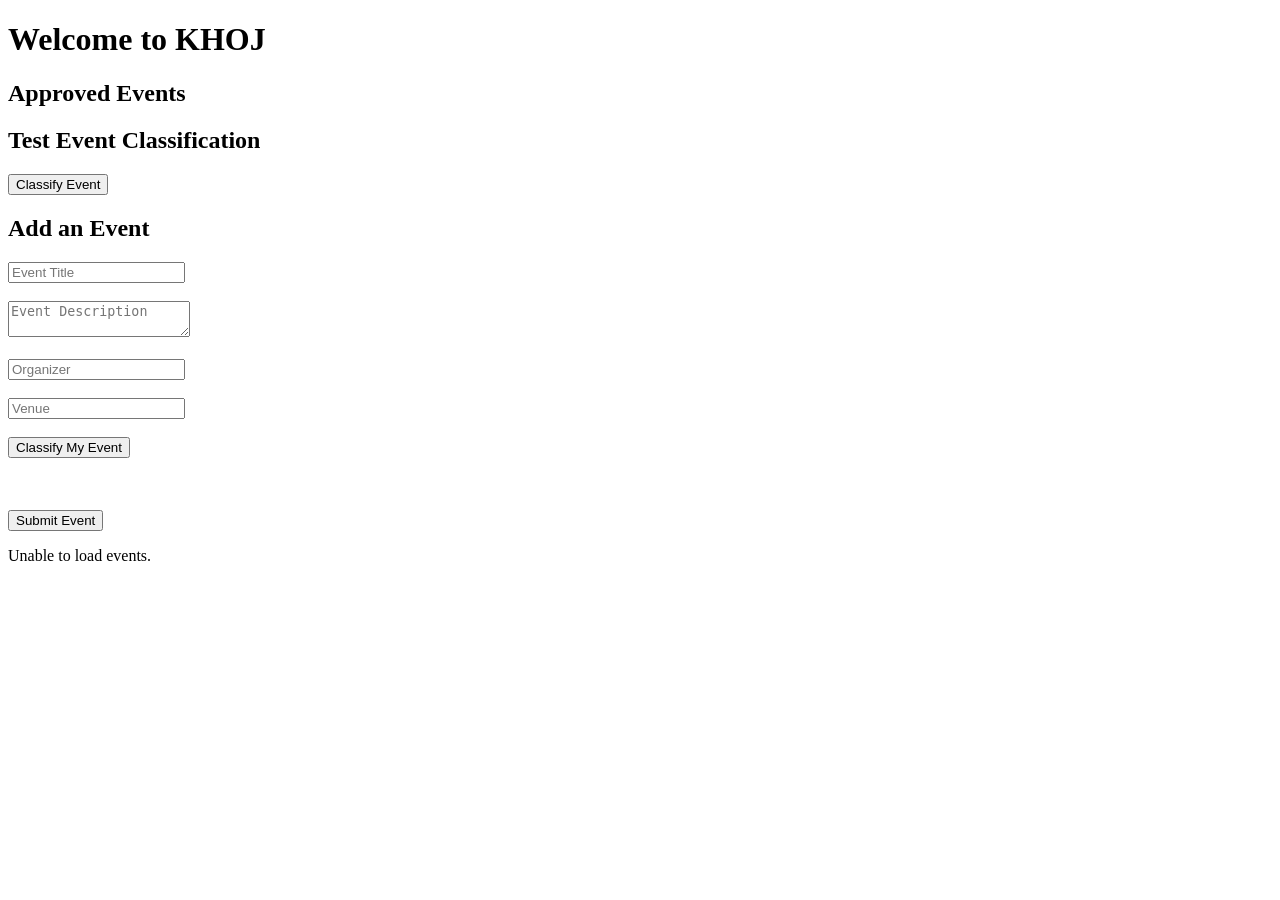
==== frontend copy/index.html @ 5e9c2d9e "Add KHOJ working prototype" ====
<!DOCTYPE html>
<html lang="en">
<head>
    <meta charset="UTF-8">
    <meta name="viewport" content="width=device-width, initial-scale=1.0">
    <title>KHOJ - Events</title>
</head>
<body>

    <h1>Welcome to KHOJ</h1>

    <h2>Approved Events</h2>
    <h2>Test Event Classification</h2>

<button onclick="classifyEvent()">Classify Event</button>

<p id="classificationResult"></p>



<h2>Add an Event</h2>

<input id="title" type="text" placeholder="Event Title">
<br><br>

<textarea id="description" placeholder="Event Description"></textarea>
<br><br>

<input id="organizer" type="text" placeholder="Organizer">
<br><br>

<input id="venue" type="text" placeholder="Venue">
<br><br>

<button onclick="classifyRealEvent()">Classify My Event</button>

<p id="realClassificationResult"></p>
<br><br>

<button onclick="submitEvent()">Submit Event</button>

<p id="submitResult"></p>

    <div id="events">
        Loading events...
    </div>

    <script>
        fetch("http://127.0.0.1:5000/events")
            .then(response => response.json())
            .then(data => {
                const eventsContainer = document.getElementById("events");

                eventsContainer.innerHTML = "";

                data.events.forEach(event => {
                    const eventCard = document.createElement("div");

                    eventCard.innerHTML = `
                        <h3>${event.title}</h3>
                        <p>${event.description}</p>
                        <p><b>Category:</b> ${event.category}</p>
                        <p><b>Date:</b> ${event.event_date}</p>
                        <p><b>Mode:</b> ${event.mode}</p>
                        <p><b>Organizer:</b> ${event.organizer}</p>
                        <p><b>Fee:</b> ${event.is_paid ? event.fee : "Free"}</p>
                        <a href="${event.registration_link}" target="_blank">
                            Register Here
                        </a>
                        <hr>
                    `;

                    eventsContainer.appendChild(eventCard);
                });
            })
            .catch(error => {
                document.getElementById("events").innerText =
                    "Unable to load events.";
                console.error(error);
            });
                    async function classifyEvent() {
            const response = await fetch(
                "http://http://localhost:5000/classify-event",
                {
                    method: "POST",
                    headers: {
                        "Content-Type": "application/json"
                    },
                    body: JSON.stringify({
                        title: "IGDTUW Robotics Workshop",
                        description: "A campus workshop",
                        organizer: "IGDTUW Student Club",
                        venue: "IGDTUW Auditorium"
                    })
                }
            );

            const data = await response.json();

            document.getElementById("classificationResult").innerText =
                "Event Type: " + data.event_type;
        }
                async function classifyRealEvent() {
            const response = await fetch(
                "http://127.0.0.1:5000/classify-event",
                {
                    method: "POST",
                    headers: {
                        "Content-Type": "application/json"
                    },
                    body: JSON.stringify({
                        title: document.getElementById("title").value,
                        description: document.getElementById("description").value,
                        organizer: document.getElementById("organizer").value,
                        venue: document.getElementById("venue").value
                    })
                }
            );

            const data = await response.json();

            document.getElementById("realClassificationResult").innerText =
                "Event Type: " + data.event_type;
        }
                async function submitEvent() {
            const response = await fetch(
                "http://127.0.0.1:5000/add-event",
                {
                    method: "POST",
                    headers: {
                        "Content-Type": "application/json"
                    },
                    body: JSON.stringify({
                        title: document.getElementById("title").value,
                        description: document.getElementById("description").value,
                        organizer: document.getElementById("organizer").value,
                        venue: document.getElementById("venue").value,
                        event_type: "University Event",
                        category: "Technology",
                        event_date: "2026-10-10T10:00:00+00:00",
                        registration_deadline: "2026-10-09T23:59:00+00:00",
                        mode: "Offline",
                        is_paid: false,
                        fee: 0,
                        official_link: "",
                        registration_link: "",
                        ai_summary: ""
                    })
                }
            );

            const data = await response.json();

            document.getElementById("submitResult").innerText =
                data.message;
        }
    </script>

</body>
</html>
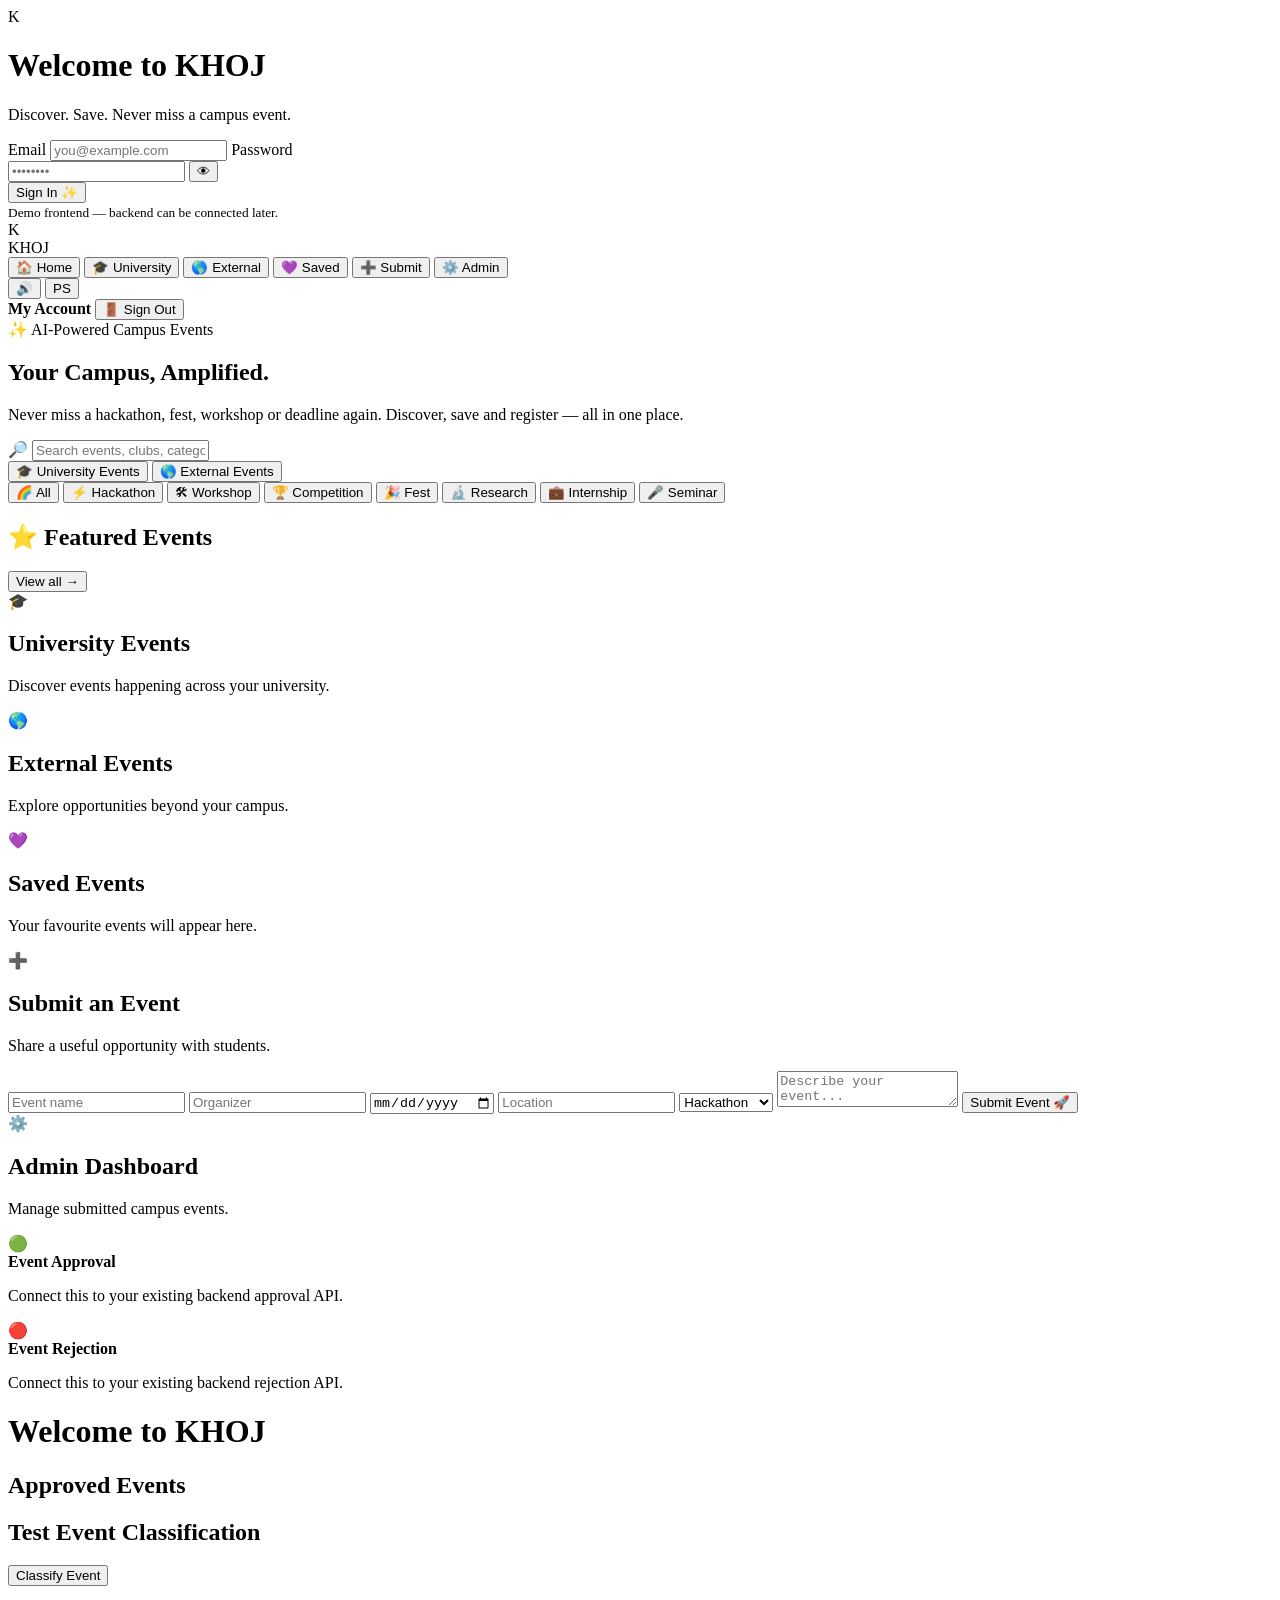
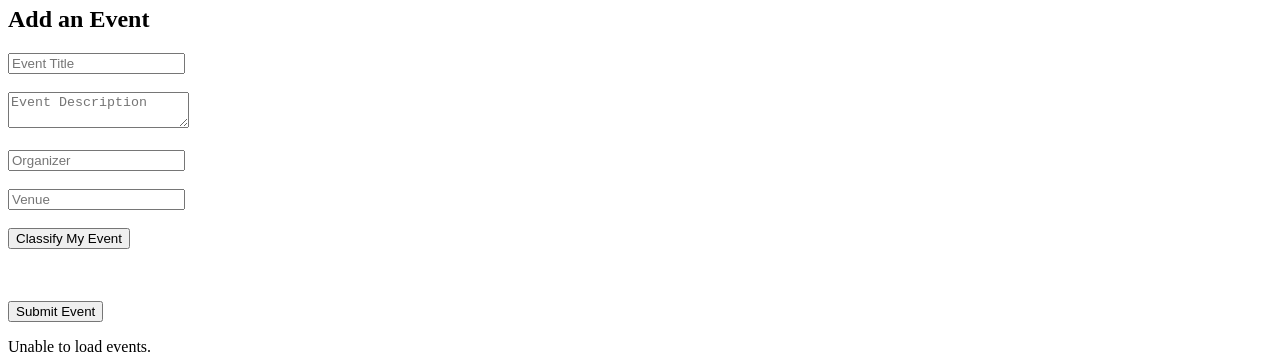
==== commit d822e8fc: "Add Figma HTML design" ====
--- a/frontend copy/index.html
+++ b/frontend copy/index.html
@@ -6,6 +6,250 @@
     <title>KHOJ - Events</title>
 </head>
 <body>
+    <!DOCTYPE html>
+<html lang="en">
+<head>
+  <meta charset="UTF-8">
+  <meta name="viewport" content="width=device-width, initial-scale=1.0">
+  <title>KHOJ — Campus Events</title>
+  <link rel="stylesheet" href="style.css">
+</head>
+
+<body>
+
+<!-- LOGIN -->
+<div id="loginPage" class="login-page">
+  <div class="login-card">
+    <div class="login-logo">K</div>
+    <h1>Welcome to <span>KHOJ</span></h1>
+    <p>Discover. Save. Never miss a campus event.</p>
+
+    <form id="loginForm">
+      <label>Email</label>
+      <input id="email" type="email" placeholder="you@example.com" required>
+
+      <label>Password</label>
+      <div class="password-wrap">
+        <input id="password" type="password" placeholder="••••••••" required>
+        <button type="button" id="togglePassword">👁</button>
+      </div>
+
+      <button class="gradient-btn" type="submit">Sign In ✨</button>
+    </form>
+
+    <small>Demo frontend — backend can be connected later.</small>
+  </div>
+</div>
+
+
+<!-- APP -->
+<div id="app" class="hidden">
+
+  <!-- NAVBAR -->
+  <header class="navbar">
+
+    <div class="brand">
+      <div class="brand-logo">K</div>
+      <span>KHOJ</span>
+    </div>
+
+    <nav>
+      <button class="nav-btn active" data-page="home">🏠 Home</button>
+      <button class="nav-btn" data-page="university">🎓 University</button>
+      <button class="nav-btn" data-page="external">🌎 External</button>
+      <button class="nav-btn" data-page="saved">💜 Saved</button>
+      <button class="nav-btn" data-page="submit">➕ Submit</button>
+      <button class="nav-btn" data-page="admin">⚙️ Admin</button>
+    </nav>
+
+    <div class="nav-right">
+      <button id="soundBtn" class="round-btn">🔊</button>
+
+      <button id="profileBtn" class="avatar">PS</button>
+
+      <div id="profileMenu" class="profile-menu">
+        <b>My Account</b>
+        <button id="logoutBtn">🚪 Sign Out</button>
+      </div>
+    </div>
+
+  </header>
+
+
+  <!-- HOME -->
+  <section id="home" class="page active-page">
+
+    <div class="hero">
+
+      <div class="orange-ball ball-one"></div>
+      <div class="orange-ball ball-two"></div>
+
+      <div class="hero-badge">✨ AI-Powered Campus Events</div>
+
+      <h1>Your Campus, <span>Amplified.</span></h1>
+
+      <p>
+        Never miss a hackathon, fest, workshop or deadline again.
+        Discover, save and register — all in one place.
+      </p>
+
+      <div class="search-box">
+        🔎
+        <input id="searchInput"
+          type="text"
+          placeholder="Search events, clubs, categories...">
+      </div>
+
+      <div class="event-switch">
+        <button class="switch-btn active">🎓 University Events</button>
+        <button class="switch-btn">🌎 External Events</button>
+      </div>
+
+      <div class="categories">
+        <button class="category active" data-category="All">🌈 All</button>
+        <button class="category" data-category="Hackathon">⚡ Hackathon</button>
+        <button class="category" data-category="Workshop">🛠 Workshop</button>
+        <button class="category" data-category="Competition">🏆 Competition</button>
+        <button class="category" data-category="Fest">🎉 Fest</button>
+        <button class="category" data-category="Research">🔬 Research</button>
+        <button class="category" data-category="Internship">💼 Internship</button>
+        <button class="category" data-category="Seminar">🎤 Seminar</button>
+      </div>
+
+    </div>
+
+
+    <div class="content">
+
+      <div class="section-heading">
+        <h2>⭐ Featured Events</h2>
+        <button class="view-all">View all →</button>
+      </div>
+
+      <div id="eventsGrid" class="events-grid"></div>
+
+    </div>
+
+  </section>
+
+
+  <!-- UNIVERSITY -->
+  <section id="university" class="page">
+
+    <div class="page-container">
+      <div class="page-icon">🎓</div>
+      <h1>University Events</h1>
+      <p>Discover events happening across your university.</p>
+
+      <div id="universityGrid" class="events-grid"></div>
+    </div>
+
+  </section>
+
+
+  <!-- EXTERNAL -->
+  <section id="external" class="page">
+
+    <div class="page-container">
+      <div class="page-icon">🌎</div>
+      <h1>External Events</h1>
+      <p>Explore opportunities beyond your campus.</p>
+
+      <div id="externalGrid" class="events-grid"></div>
+    </div>
+
+  </section>
+
+
+  <!-- SAVED -->
+  <section id="saved" class="page">
+
+    <div class="page-container">
+      <div class="page-icon">💜</div>
+      <h1>Saved Events</h1>
+      <p>Your favourite events will appear here.</p>
+
+      <div id="savedGrid" class="events-grid"></div>
+    </div>
+
+  </section>
+
+
+  <!-- SUBMIT -->
+  <section id="submit" class="page">
+
+    <div class="form-container">
+
+      <div class="page-icon">➕</div>
+
+      <h1>Submit an Event</h1>
+      <p>Share a useful opportunity with students.</p>
+
+      <input placeholder="Event name">
+      <input placeholder="Organizer">
+      <input type="date">
+      <input placeholder="Location">
+
+      <select>
+        <option>Hackathon</option>
+        <option>Workshop</option>
+        <option>Competition</option>
+        <option>Fest</option>
+        <option>Research</option>
+        <option>Internship</option>
+        <option>Seminar</option>
+      </select>
+
+      <textarea placeholder="Describe your event..."></textarea>
+
+      <button id="submitEvent" class="gradient-btn">
+        Submit Event 🚀
+      </button>
+
+    </div>
+
+  </section>
+
+
+  <!-- ADMIN -->
+  <section id="admin" class="page">
+
+    <div class="page-container">
+
+      <div class="page-icon">⚙️</div>
+
+      <h1>Admin Dashboard</h1>
+      <p>Manage submitted campus events.</p>
+
+      <div class="admin-box">
+        <span>🟢</span>
+        <div>
+          <b>Event Approval</b>
+          <p>Connect this to your existing backend approval API.</p>
+        </div>
+      </div>
+
+      <div class="admin-box">
+        <span>🔴</span>
+        <div>
+          <b>Event Rejection</b>
+          <p>Connect this to your existing backend rejection API.</p>
+        </div>
+      </div>
+
+    </div>
+
+  </section>
+
+</div>
+
+
+<div id="toast"></div>
+
+<script src="script.js"></script>
+
+</body>
+</html>
 
     <h1>Welcome to KHOJ</h1>
 
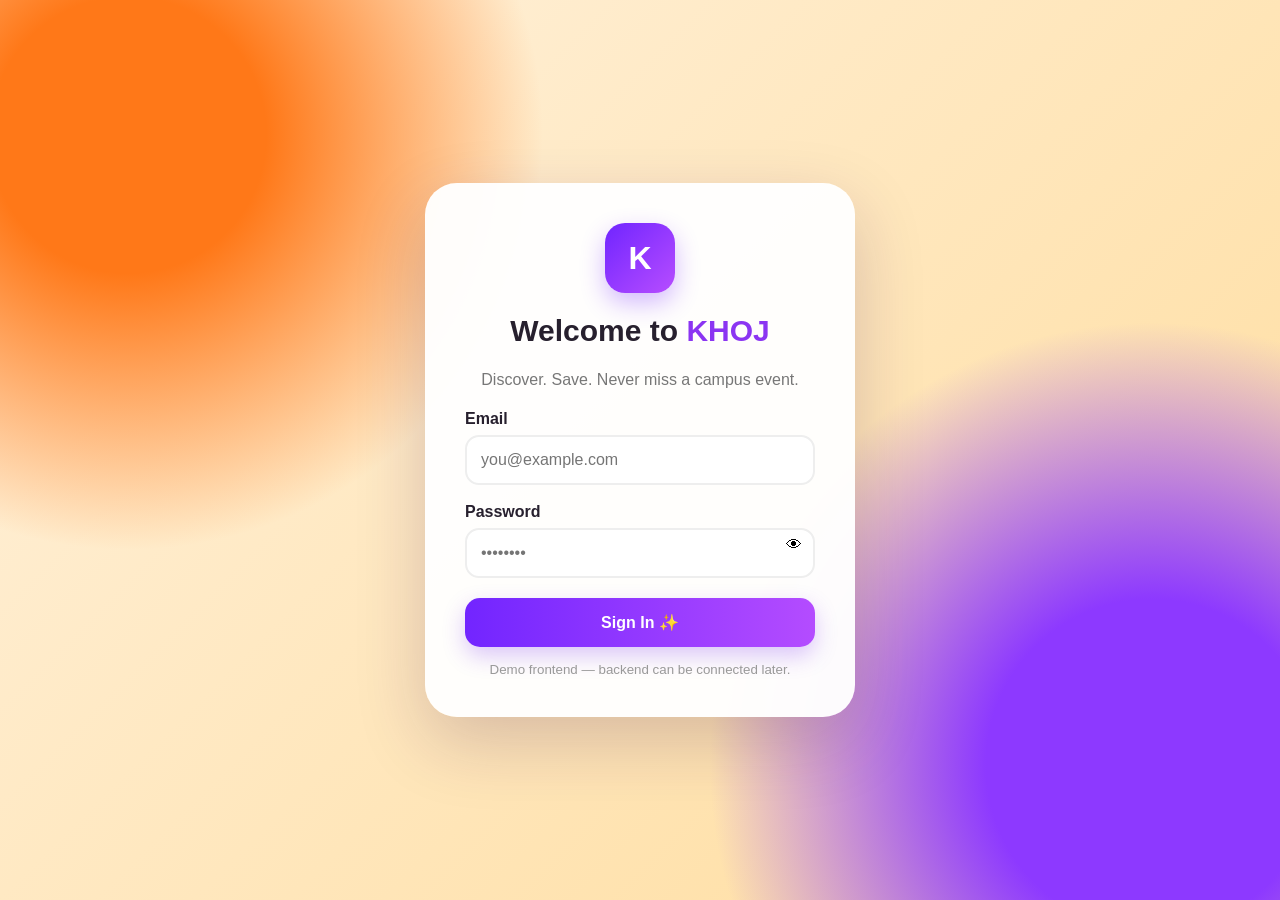
==== commit 38a2d9ec: "Updated KHOJ frontend" ====
--- a/frontend copy/index.html
+++ b/frontend copy/index.html
@@ -1,11 +1,4 @@
-<!DOCTYPE html>
-<html lang="en">
-<head>
-    <meta charset="UTF-8">
-    <meta name="viewport" content="width=device-width, initial-scale=1.0">
-    <title>KHOJ - Events</title>
-</head>
-<body>
+
     <!DOCTYPE html>
 <html lang="en">
 <head>
@@ -185,12 +178,12 @@
       <h1>Submit an Event</h1>
       <p>Share a useful opportunity with students.</p>
 
-      <input placeholder="Event name">
-      <input placeholder="Organizer">
-      <input type="date">
-      <input placeholder="Location">
-
-      <select>
+      <input id="eventTitle" placeholder="Event name">
+      <input id="eventOrganizer" placeholder="Organizer">
+      <input id="eventDate" type="date">
+      <input id="eventLocation" placeholder="Location">
+
+      <select id="eventCategory">
         <option>Hackathon</option>
         <option>Workshop</option>
         <option>Competition</option>
@@ -200,7 +193,7 @@
         <option>Seminar</option>
       </select>
 
-      <textarea placeholder="Describe your event..."></textarea>
+      <textarea id="eventDescription" placeholder="Describe your event..."></textarea>
 
       <button id="submitEvent" class="gradient-btn">
         Submit Event 🚀
@@ -211,35 +204,24 @@
   </section>
 
 
-  <!-- ADMIN -->
-  <section id="admin" class="page">
-
-    <div class="page-container">
-
-      <div class="page-icon">⚙️</div>
-
-      <h1>Admin Dashboard</h1>
-      <p>Manage submitted campus events.</p>
-
-      <div class="admin-box">
-        <span>🟢</span>
-        <div>
-          <b>Event Approval</b>
-          <p>Connect this to your existing backend approval API.</p>
-        </div>
-      </div>
-
-      <div class="admin-box">
-        <span>🔴</span>
-        <div>
-          <b>Event Rejection</b>
-          <p>Connect this to your existing backend rejection API.</p>
-        </div>
-      </div>
-
-    </div>
-
-  </section>
+  
+<!-- ADMIN -->
+<section id="admin" class="page">
+
+  <div class="page-container">
+
+    <div class="page-icon">⚙️</div>
+
+    <h1>Admin Dashboard</h1>
+    <p>Manage submitted campus events.</p>
+
+    <div id="adminEvents">
+      <p>Loading pending events...</p>
+    </div>
+
+  </div>
+
+</section>
 
 </div>
 
@@ -251,154 +233,4 @@
 </body>
 </html>
 
-    <h1>Welcome to KHOJ</h1>
-
-    <h2>Approved Events</h2>
-    <h2>Test Event Classification</h2>
-
-<button onclick="classifyEvent()">Classify Event</button>
-
-<p id="classificationResult"></p>
-
-
-
-<h2>Add an Event</h2>
-
-<input id="title" type="text" placeholder="Event Title">
-<br><br>
-
-<textarea id="description" placeholder="Event Description"></textarea>
-<br><br>
-
-<input id="organizer" type="text" placeholder="Organizer">
-<br><br>
-
-<input id="venue" type="text" placeholder="Venue">
-<br><br>
-
-<button onclick="classifyRealEvent()">Classify My Event</button>
-
-<p id="realClassificationResult"></p>
-<br><br>
-
-<button onclick="submitEvent()">Submit Event</button>
-
-<p id="submitResult"></p>
-
-    <div id="events">
-        Loading events...
-    </div>
-
-    <script>
-        fetch("http://127.0.0.1:5000/events")
-            .then(response => response.json())
-            .then(data => {
-                const eventsContainer = document.getElementById("events");
-
-                eventsContainer.innerHTML = "";
-
-                data.events.forEach(event => {
-                    const eventCard = document.createElement("div");
-
-                    eventCard.innerHTML = `
-                        <h3>${event.title}</h3>
-                        <p>${event.description}</p>
-                        <p><b>Category:</b> ${event.category}</p>
-                        <p><b>Date:</b> ${event.event_date}</p>
-                        <p><b>Mode:</b> ${event.mode}</p>
-                        <p><b>Organizer:</b> ${event.organizer}</p>
-                        <p><b>Fee:</b> ${event.is_paid ? event.fee : "Free"}</p>
-                        <a href="${event.registration_link}" target="_blank">
-                            Register Here
-                        </a>
-                        <hr>
-                    `;
-
-                    eventsContainer.appendChild(eventCard);
-                });
-            })
-            .catch(error => {
-                document.getElementById("events").innerText =
-                    "Unable to load events.";
-                console.error(error);
-            });
-                    async function classifyEvent() {
-            const response = await fetch(
-                "http://http://localhost:5000/classify-event",
-                {
-                    method: "POST",
-                    headers: {
-                        "Content-Type": "application/json"
-                    },
-                    body: JSON.stringify({
-                        title: "IGDTUW Robotics Workshop",
-                        description: "A campus workshop",
-                        organizer: "IGDTUW Student Club",
-                        venue: "IGDTUW Auditorium"
-                    })
-                }
-            );
-
-            const data = await response.json();
-
-            document.getElementById("classificationResult").innerText =
-                "Event Type: " + data.event_type;
-        }
-                async function classifyRealEvent() {
-            const response = await fetch(
-                "http://127.0.0.1:5000/classify-event",
-                {
-                    method: "POST",
-                    headers: {
-                        "Content-Type": "application/json"
-                    },
-                    body: JSON.stringify({
-                        title: document.getElementById("title").value,
-                        description: document.getElementById("description").value,
-                        organizer: document.getElementById("organizer").value,
-                        venue: document.getElementById("venue").value
-                    })
-                }
-            );
-
-            const data = await response.json();
-
-            document.getElementById("realClassificationResult").innerText =
-                "Event Type: " + data.event_type;
-        }
-                async function submitEvent() {
-            const response = await fetch(
-                "http://127.0.0.1:5000/add-event",
-                {
-                    method: "POST",
-                    headers: {
-                        "Content-Type": "application/json"
-                    },
-                    body: JSON.stringify({
-                        title: document.getElementById("title").value,
-                        description: document.getElementById("description").value,
-                        organizer: document.getElementById("organizer").value,
-                        venue: document.getElementById("venue").value,
-                        event_type: "University Event",
-                        category: "Technology",
-                        event_date: "2026-10-10T10:00:00+00:00",
-                        registration_deadline: "2026-10-09T23:59:00+00:00",
-                        mode: "Offline",
-                        is_paid: false,
-                        fee: 0,
-                        official_link: "",
-                        registration_link: "",
-                        ai_summary: ""
-                    })
-                }
-            );
-
-            const data = await response.json();
-
-            document.getElementById("submitResult").innerText =
-                data.message;
-        }
-    </script>
-
-</body>
-</html>+    
--- a/frontend copy/style.css
+++ b/frontend copy/style.css
@@ -0,0 +1,877 @@
+* {
+  box-sizing: border-box;
+}
+
+body {
+  margin: 0;
+  font-family: Arial, Helvetica, sans-serif;
+  color: #27202e;
+  background: #fff9f0;
+}
+
+button,
+input,
+textarea,
+select {
+  font: inherit;
+}
+
+button {
+  cursor: pointer;
+}
+
+.hidden {
+  display: none !important;
+}
+
+
+/* LOGIN */
+
+.login-page {
+  min-height: 100vh;
+  display: flex;
+  align-items: center;
+  justify-content: center;
+  padding: 25px;
+
+  background:
+    radial-gradient(circle at 10% 15%, #ff7818 0 10%, transparent 30%),
+    radial-gradient(circle at 90% 85%, #8d39ff 0 12%, transparent 32%),
+    linear-gradient(135deg, #fff2df, #ffdc9b);
+}
+
+.login-card {
+  width: min(430px, 100%);
+  background: rgba(255,255,255,.96);
+  padding: 40px;
+  border-radius: 32px;
+  text-align: center;
+
+  box-shadow: 0 25px 70px rgba(60,20,80,.20);
+
+  animation: pop .5s ease;
+}
+
+.login-logo {
+  width: 70px;
+  height: 70px;
+  margin: auto;
+
+  display: grid;
+  place-items: center;
+
+  color: white;
+  font-size: 32px;
+  font-weight: 900;
+
+  border-radius: 20px;
+
+  background: linear-gradient(135deg,#7025ff,#b74dff);
+
+  box-shadow: 0 10px 25px rgba(110,30,255,.3);
+}
+
+.login-card h1 {
+  font-size: 30px;
+}
+
+.login-card h1 span {
+  color: #8b35f2;
+}
+
+.login-card p {
+  color: #777;
+  line-height: 1.5;
+}
+
+.login-card label {
+  display: block;
+  text-align: left;
+  font-weight: bold;
+  margin: 18px 0 7px;
+}
+
+.login-card input {
+  width: 100%;
+  padding: 14px;
+
+  border: 2px solid #eee;
+  border-radius: 14px;
+  outline: none;
+}
+
+.login-card input:focus {
+  border-color: #9237f5;
+  box-shadow: 0 0 0 4px rgba(146,55,245,.1);
+}
+
+.password-wrap {
+  position: relative;
+}
+
+.password-wrap input {
+  padding-right: 50px;
+}
+
+.password-wrap button {
+  position: absolute;
+  right: 7px;
+  top: 7px;
+
+  border: 0;
+  background: transparent;
+}
+
+.gradient-btn {
+  width: 100%;
+  border: 0;
+
+  margin-top: 20px;
+  padding: 15px;
+
+  color: white;
+  font-weight: 900;
+
+  border-radius: 15px;
+
+  background: linear-gradient(90deg,#7225ff,#b44cff);
+
+  box-shadow: 0 9px 22px rgba(110,35,240,.25);
+
+  transition: .2s;
+}
+
+.gradient-btn:hover {
+  transform: translateY(-2px) scale(1.01);
+}
+
+.login-card small {
+  display: block;
+  color: #999;
+  margin-top: 15px;
+}
+
+
+/* NAVBAR */
+
+.navbar {
+  position: sticky;
+  top: 0;
+  z-index: 100;
+
+  min-height: 70px;
+
+  display: flex;
+  align-items: center;
+
+  gap: 18px;
+
+  padding: 10px 4%;
+
+  background: rgba(255,255,255,.95);
+
+  backdrop-filter: blur(15px);
+
+  border-bottom: 1px solid #eee;
+}
+
+.brand {
+  display: flex;
+  align-items: center;
+
+  gap: 9px;
+
+  color: #7035a7;
+  font-size: 21px;
+  font-weight: 900;
+}
+
+.brand-logo {
+  width: 38px;
+  height: 38px;
+
+  display: grid;
+  place-items: center;
+
+  color: white;
+
+  border-radius: 11px;
+
+  background: linear-gradient(135deg,#7425ff,#b44cff);
+}
+
+.navbar nav {
+  display: flex;
+  flex: 1;
+  gap: 4px;
+
+  overflow-x: auto;
+}
+
+.nav-btn {
+  border: 0;
+  background: transparent;
+
+  padding: 10px 13px;
+
+  border-radius: 13px;
+
+  color: #706775;
+
+  font-weight: bold;
+
+  white-space: nowrap;
+}
+
+.nav-btn:hover,
+.nav-btn.active {
+  color: #7426df;
+  background: #f0e3ff;
+}
+
+.nav-right {
+  position: relative;
+  display: flex;
+  gap: 8px;
+}
+
+.round-btn,
+.avatar {
+  width: 40px;
+  height: 40px;
+
+  border: 0;
+  border-radius: 50%;
+}
+
+.round-btn {
+  background: #f2eaff;
+}
+
+.avatar {
+  color: white;
+  background: #7437e5;
+  font-weight: bold;
+}
+
+.profile-menu {
+  position: absolute;
+
+  right: 0;
+  top: 48px;
+
+  width: 180px;
+
+  padding: 14px;
+
+  border-radius: 17px;
+
+  background: white;
+
+  box-shadow: 0 15px 40px rgba(0,0,0,.15);
+
+  display: none;
+}
+
+.profile-menu.show {
+  display: block;
+  animation: pop .2s;
+}
+
+.profile-menu button {
+  width: 100%;
+
+  margin-top: 10px;
+
+  border: 0;
+  border-radius: 10px;
+
+  padding: 10px;
+
+  color: #d33;
+  background: #fff0f0;
+}
+
+
+/* HERO */
+
+.hero {
+  position: relative;
+  overflow: hidden;
+
+  text-align: center;
+
+  padding: 50px 5% 40px;
+
+  background:
+    linear-gradient(145deg,#ff7418,#ffad5f 58%,#ffe77b);
+}
+
+.orange-ball {
+  position: absolute;
+  border-radius: 50%;
+  background: rgba(235,75,10,.25);
+}
+
+.ball-one {
+  width: 230px;
+  height: 230px;
+  right: -50px;
+  top: -90px;
+}
+
+.ball-two {
+  width: 160px;
+  height: 160px;
+  left: -60px;
+  bottom: -70px;
+}
+
+.hero-badge {
+  position: relative;
+
+  display: inline-block;
+
+  padding: 10px 18px;
+
+  border-radius: 30px;
+
+  color: #8531d9;
+  background: white;
+
+  font-weight: bold;
+
+  box-shadow: 0 6px 18px rgba(0,0,0,.08);
+}
+
+.hero h1 {
+  position: relative;
+
+  font-size: clamp(40px,7vw,65px);
+
+  margin: 22px 0 8px;
+}
+
+.hero h1 span {
+  color: #8b32ef;
+}
+
+.hero p {
+  position: relative;
+
+  max-width: 700px;
+
+  margin: auto;
+
+  line-height: 1.6;
+
+  color: #695c58;
+}
+
+.search-box {
+  position: relative;
+
+  max-width: 700px;
+
+  display: flex;
+  align-items: center;
+
+  gap: 8px;
+
+  margin: 25px auto 15px;
+
+  padding: 6px 15px;
+
+  border-radius: 17px;
+
+  background: white;
+
+  box-shadow: 0 8px 25px rgba(0,0,0,.12);
+}
+
+.search-box input {
+  width: 100%;
+
+  border: 0;
+  outline: 0;
+
+  padding: 13px;
+
+  background: transparent;
+}
+
+.event-switch {
+  display: inline-flex;
+
+  padding: 5px;
+
+  border-radius: 16px;
+
+  background: rgba(255,255,255,.7);
+}
+
+.switch-btn {
+  border: 0;
+
+  padding: 11px 17px;
+
+  border-radius: 11px;
+
+  background: transparent;
+
+  font-weight: bold;
+}
+
+.switch-btn.active {
+  color: #7425dc;
+  background: white;
+}
+
+.categories {
+  display: flex;
+  justify-content: center;
+  flex-wrap: wrap;
+
+  gap: 8px;
+
+  margin-top: 25px;
+}
+
+.category {
+  border: 0;
+
+  padding: 10px 16px;
+
+  border-radius: 25px;
+
+  background: white;
+
+  font-weight: bold;
+
+  box-shadow: 0 4px 12px rgba(0,0,0,.07);
+
+  transition: .2s;
+}
+
+.category:hover {
+  transform: translateY(-3px);
+}
+
+.category.active {
+  color: white;
+
+  background: linear-gradient(90deg,#7525ff,#b24aff);
+}
+
+
+/* CONTENT */
+
+.content {
+  max-width: 1250px;
+
+  margin: auto;
+
+  padding: 35px 5%;
+}
+
+.section-heading {
+  display: flex;
+  align-items: center;
+  justify-content: space-between;
+
+  margin-bottom: 20px;
+}
+
+.section-heading h2 {
+  margin: 0;
+  font-size: 27px;
+}
+
+.view-all {
+  border: 0;
+  background: transparent;
+
+  color: #7928dd;
+
+  font-weight: bold;
+}
+
+
+/* EVENT CARDS */
+
+.events-grid {
+  display: grid;
+
+  grid-template-columns: repeat(2,minmax(0,1fr));
+
+  gap: 20px;
+}
+
+.event-card {
+  background: white;
+
+  padding: 18px;
+
+  border-radius: 22px;
+
+  border-top: 6px solid #8438ee;
+
+  box-shadow: 0 8px 25px rgba(60,35,80,.10);
+
+  transition: .25s;
+
+  animation: pop .35s ease;
+}
+
+.event-card:nth-child(2) {
+  border-color: #45d4ac;
+}
+
+.event-card:nth-child(3) {
+  border-color: #ffb348;
+}
+
+.event-card:nth-child(4) {
+  border-color: #63a4ff;
+}
+
+.event-card:hover {
+  transform: translateY(-6px);
+
+  box-shadow: 0 17px 35px rgba(60,35,80,.15);
+}
+
+.event-top {
+  display: flex;
+  justify-content: space-between;
+}
+
+.event-category {
+  padding: 7px 12px;
+
+  border-radius: 20px;
+
+  color: white;
+
+  background: #8438ee;
+
+  font-size: 12px;
+  font-weight: bold;
+}
+
+.save-btn {
+  width: 37px;
+  height: 37px;
+
+  border: 0;
+
+  border-radius: 50%;
+
+  background: #fff0f6;
+
+  font-size: 20px;
+}
+
+.save-btn.saved {
+  background: #eadcff;
+}
+
+.event-card h3 {
+  margin: 14px 0 10px;
+}
+
+.event-info {
+  color: #777;
+
+  font-size: 14px;
+
+  line-height: 1.9;
+}
+
+.tags {
+  display: flex;
+  flex-wrap: wrap;
+
+  gap: 6px;
+
+  margin: 12px 0;
+}
+
+.tag {
+  padding: 5px 9px;
+
+  border-radius: 12px;
+
+  background: #f5f1f7;
+
+  font-size: 11px;
+}
+
+.prize {
+  padding: 10px;
+
+  margin-bottom: 10px;
+
+  border-radius: 12px;
+
+  background: #fff8e5;
+
+  font-weight: bold;
+}
+
+.details-btn {
+  width: 100%;
+
+  border: 0;
+
+  padding: 13px;
+
+  border-radius: 14px;
+
+  color: white;
+
+  background: linear-gradient(90deg,#7526ff,#b34cff);
+
+  font-weight: bold;
+}
+
+
+/* PAGES */
+
+.page {
+  display: none;
+
+  min-height: 80vh;
+
+  padding: 45px 5%;
+}
+
+.active-page {
+  display: block;
+}
+
+.page-container,
+.form-container {
+  max-width: 900px;
+
+  margin: auto;
+
+  padding: 30px;
+
+  border-radius: 25px;
+
+  background: white;
+
+  box-shadow: 0 10px 30px rgba(0,0,0,.08);
+}
+
+.page-container .events-grid {
+  margin-top: 25px;
+}
+
+.page-icon {
+  font-size: 50px;
+}
+
+.form-container input,
+.form-container textarea,
+.form-container select {
+  width: 100%;
+
+  margin: 7px 0;
+
+  padding: 14px;
+
+  border: 2px solid #eee;
+
+  border-radius: 14px;
+
+  outline: none;
+}
+
+.form-container textarea {
+  min-height: 130px;
+  resize: vertical;
+}
+
+.admin-box {
+  display: flex;
+
+  gap: 15px;
+
+  padding: 18px;
+
+  margin-top: 12px;
+
+  border-radius: 17px;
+
+  background: #faf6ff;
+}
+
+
+/* EMPTY */
+
+.empty {
+  grid-column: 1/-1;
+
+  padding: 60px 20px;
+
+  border-radius: 25px;
+
+  text-align: center;
+
+  background: white;
+}
+
+.empty-icon {
+  font-size: 55px;
+}
+
+
+/* TOAST */
+
+#toast {
+  position: fixed;
+
+  z-index: 9999;
+
+  left: 50%;
+  bottom: 25px;
+
+  transform: translate(-50%,30px);
+
+  padding: 13px 20px;
+
+  border-radius: 30px;
+
+  color: white;
+
+  background: #29212f;
+
+  opacity: 0;
+
+  pointer-events: none;
+
+  transition: .3s;
+}
+
+#toast.show {
+  opacity: 1;
+
+  transform: translate(-50%,0);
+}
+
+
+/* BUBBLES */
+
+.bubble {
+  position: fixed;
+
+  z-index: 99999;
+
+  width: 10px;
+  height: 10px;
+
+  border-radius: 50%;
+
+  background: #a949ff;
+
+  pointer-events: none;
+
+  animation: bubble .7s ease-out forwards;
+}
+
+@keyframes bubble {
+
+  to {
+    opacity: 0;
+
+    transform:
+      translate(var(--x),var(--y))
+      scale(2);
+  }
+
+}
+
+@keyframes pop {
+
+  from {
+    opacity: 0;
+    transform: scale(.94);
+  }
+
+  to {
+    opacity: 1;
+    transform: scale(1);
+  }
+
+}
+
+
+/* MOBILE */
+
+@media(max-width:800px) {
+
+  .navbar {
+    flex-wrap: wrap;
+
+    padding: 9px 12px;
+  }
+
+  .brand {
+    width: 100%;
+  }
+
+  .navbar nav {
+    width: 100%;
+
+    order: 3;
+  }
+
+  .nav-right {
+    position: absolute;
+
+    right: 10px;
+    top: 10px;
+  }
+
+  .hero {
+    padding: 35px 14px;
+  }
+
+  .hero h1 {
+    font-size: 40px;
+  }
+
+  .categories {
+    justify-content: flex-start;
+
+    flex-wrap: nowrap;
+
+    overflow-x: auto;
+
+    padding-bottom: 8px;
+  }
+
+  .category {
+    white-space: nowrap;
+  }
+
+  .events-grid {
+    grid-template-columns: 1fr;
+  }
+
+  .content {
+    padding: 28px 13px;
+  }
+
+  .page {
+    padding: 25px 13px;
+  }
+
+  .page-container,
+  .form-container {
+    padding: 22px;
+  }
+
+}
